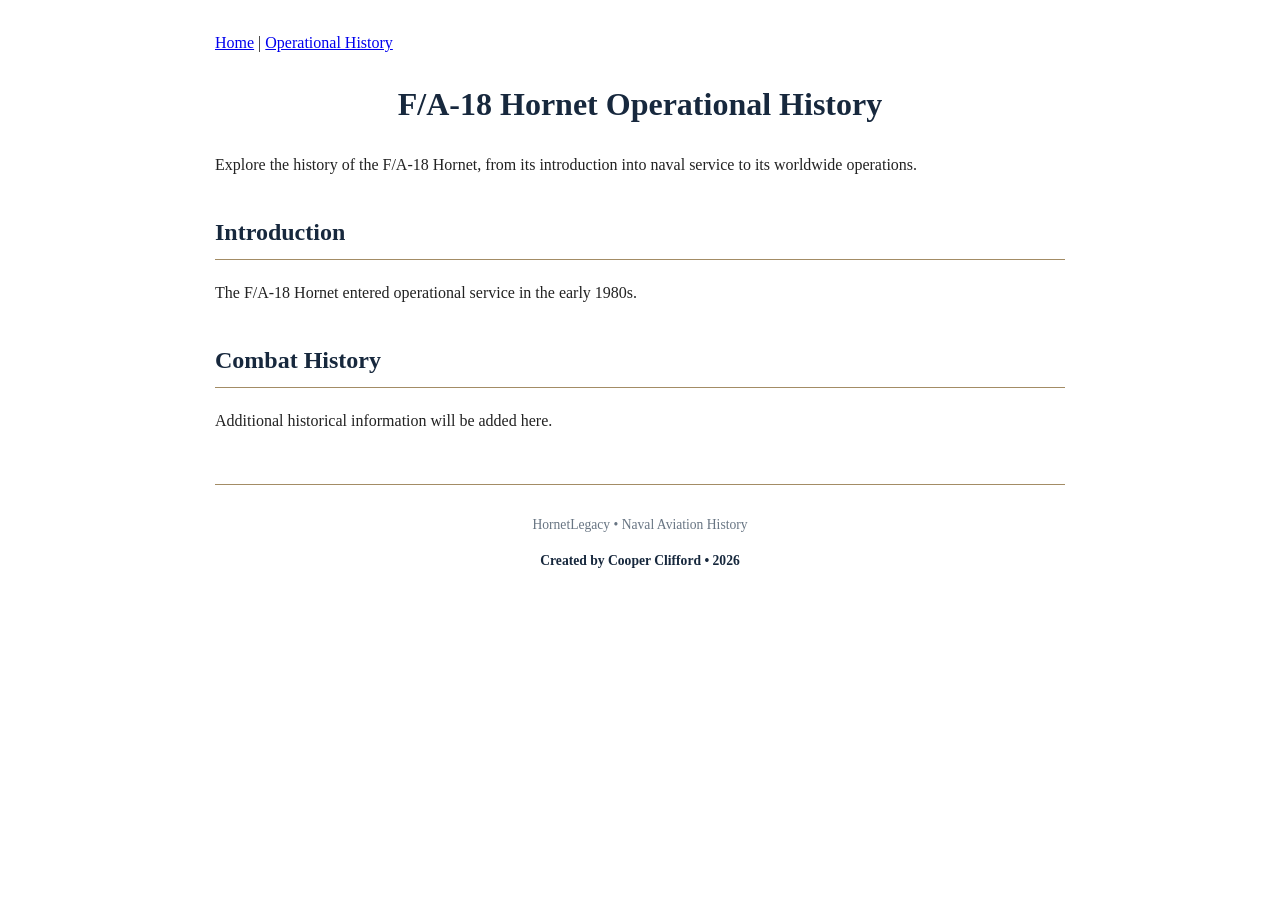
==== history.html @ c4c8d40b "History page" ====
<!DOCTYPE html>
<html lang="en">
<head>
  <meta charset="UTF-8">
  <meta name="viewport" content="width=device-width, initial-scale=1.0">

  <title>Operational History | HornetLegacy</title>

  <link rel="stylesheet" href="./style.css?v=2">
  <link rel="icon" type="image/png" href="./apple-touch-icon.png">
  <link rel="apple-touch-icon" href="./apple-touch-icon.png">

  <meta name="theme-color" content="#17283D">
</head>

<body>

  <nav>
    <a href="./index.html">Home</a> |
    <a href="./history.html">Operational History</a>
  </nav>

  <h1>F/A-18 Hornet Operational History</h1>

  <p>Explore the history of the F/A-18 Hornet, from its introduction into naval service to its worldwide operations.</p>

  <h2>Introduction</h2>
  <p>The F/A-18 Hornet entered operational service in the early 1980s.</p>

  <h2>Combat History</h2>
  <p>Additional historical information will be added here.</p>

  <footer class="page-footer">
    <p>HornetLegacy &bull; Naval Aviation History</p>
    <p class="author-credit">Created by Cooper Clifford &bull; 2026</p>
  </footer>

</body>
</html>
---- style.css ----
body {
  max-width: 850px;
  margin: 0 auto;
  padding: 30px 20px;
  font-family: Georgia, "Times New Roman", serif;
  background-color: #FFFFFF;
  color: #222;
  line-height: 1.65;
}

h1 {
  text-align: center;
  color: #17283D;
}

h2 {
  color: #17283D;
  margin-top: 35px;
  padding-bottom: 6px;
  border-bottom: 1px solid #A38C65;
}

h3 {
  color: #30445B;
  margin-bottom: 8px;
}

.split-section {
  display: flex;
  align-items: flex-start;
  gap: 25px;
  margin-bottom: 20px;
}

.split-section.image-right {
  flex-direction: row-reverse;
}

.split-section .photo-card {
  flex: 0 0 320px;
  margin: 0;
}

.split-text h3 {
  margin-top: 0;
}

.photo-card {
  width: 320px;
  background-color: #FFFFFF;
  border: 1px solid #D9D8D2;
  border-radius: 6px;
  overflow: hidden;
  box-shadow: 0 2px 6px rgba(0, 0, 0, 0.08);
}

.photo-card img {
  width: 100%;
  height: auto;
  display: block;
}

.photo-card figcaption {
  padding: 10px 12px;
  font-size: 0.88em;
  font-style: italic;
  color: #687583;
  line-height: 1.4;
  text-align: left;
  border-top: 1px solid #D9D8D2;
}

.resource-links {
  display: flex;
  flex-direction: column;
  gap: 12px;
  margin: 20px 0 35px;
}

.resource-links a {
  color: #17283D;
  text-decoration: none;
  font-weight: bold;
  border-left: 3px solid #A38C65;
  padding: 8px 12px;
}

.resource-links a:hover {
  color: #A38C65;
  text-decoration: underline;
}

.page-footer {
  margin-top: 50px;
  padding-top: 15px;
  border-top: 1px solid #A38C65;
  text-align: center;
  font-size: 0.85em;
  color: #687583;
}

.author-credit {
  margin-top: 4px;
  font-weight: bold;
  color: #17283D;
}

@media (max-width: 700px) {

  body {
    padding: 15px;
    font-size: 16px;
    line-height: 1.6;
  }

  h1 {
    font-size: 28px;
    line-height: 1.3;
    margin-bottom: 20px;
  }

  h2 {
    font-size: 23px;
    margin-top: 28px;
  }

  h3 {
    font-size: 19px;
  }

  .split-section,
  .split-section.image-right {
    flex-direction: column;
    gap: 15px;
  }

  .split-section .photo-card {
    flex: none;
    width: 100%;
    max-width: 400px;
    margin: 0 auto 15px;
    box-sizing: border-box;
  }

  .photo-card img {
    width: 100%;
    height: auto;
    display: block;
  }

  .split-text {
    width: 100%;
    min-width: 0;
  }

  .split-text p {
    margin-top: 10px;
    margin-bottom: 15px;
  }

  .page-footer {
    margin-top: 35px;
    font-size: 13px;
    padding: 15px 5px;
  }

}
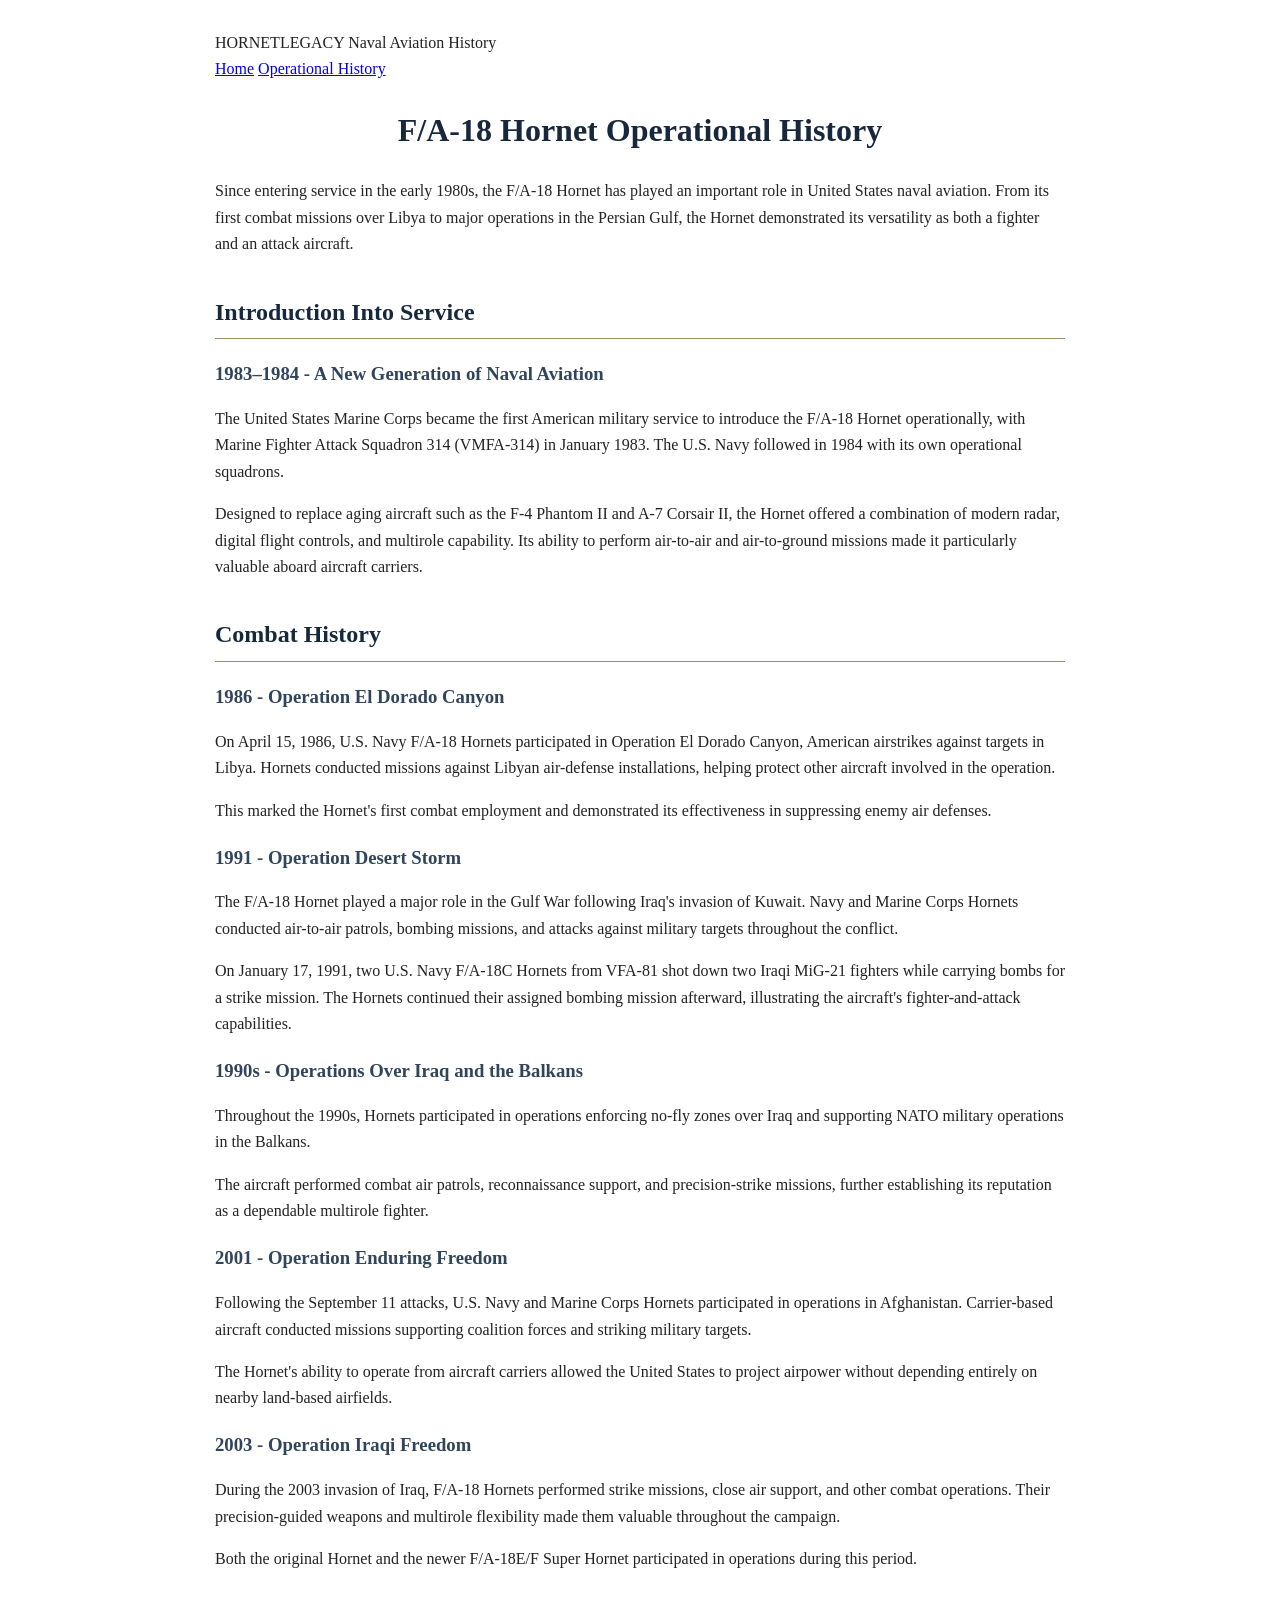
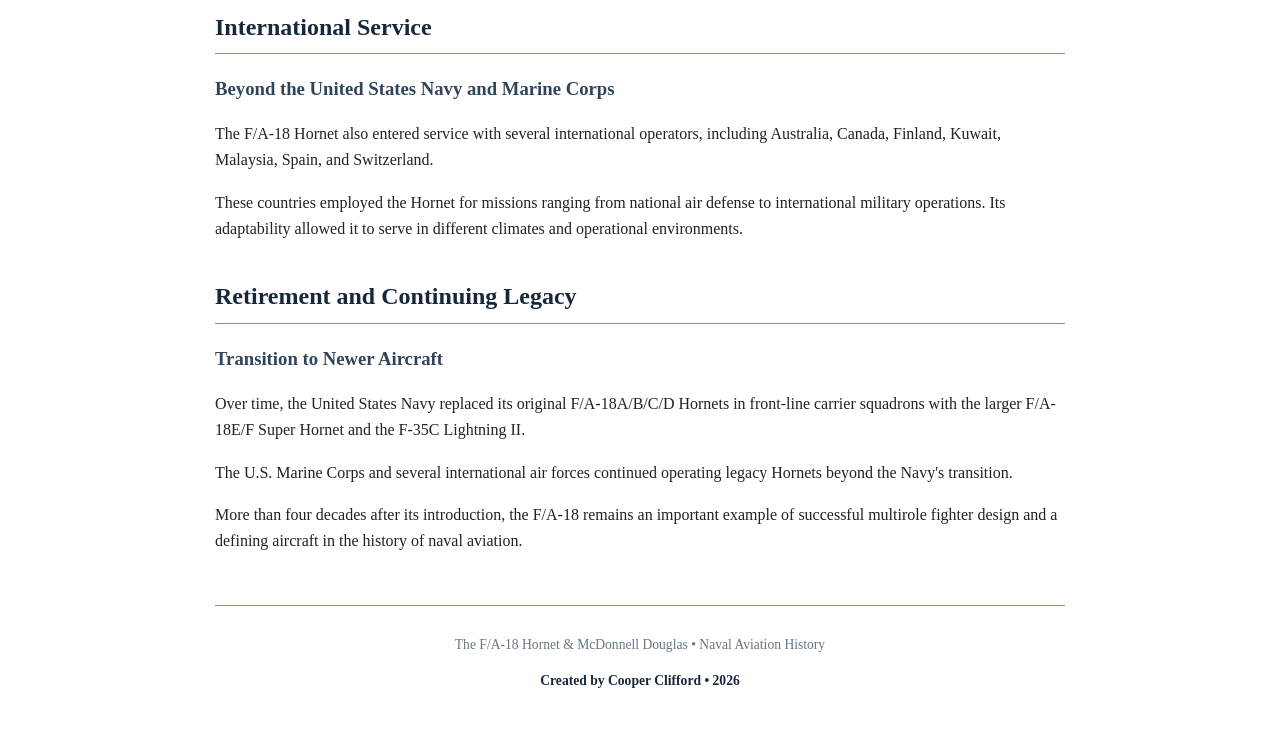
==== commit f878bda3: "Updated page" ====
--- a/history.html
+++ b/history.html
@@ -16,23 +16,81 @@
 
 <body>
 
-  <nav>
-    <a href="./index.html">Home</a> |
-    <a href="./history.html">Operational History</a>
-  </nav>
+  <header class="site-header">
+    <div class="site-brand">
+      <span class="site-brand-name">HORNET<span>LEGACY</span></span>
+      <span class="site-brand-subtitle">Naval Aviation History</span>
+    </div>
 
-  <h1>F/A-18 Hornet Operational History</h1>
+    <nav class="site-nav" aria-label="Main navigation">
+      <a href="./index.html">Home</a>
+      <a href="./history.html" class="active" aria-current="page">Operational History</a>
+    </nav>
+  </header>
 
-  <p>Explore the history of the F/A-18 Hornet, from its introduction into naval service to its worldwide operations.</p>
+  <main>
+    <h1>F/A-18 Hornet Operational History</h1>
 
-  <h2>Introduction</h2>
-  <p>The F/A-18 Hornet entered operational service in the early 1980s.</p>
+    <p>Since entering service in the early 1980s, the F/A-18 Hornet has played an important role in United States naval aviation. From its first combat missions over Libya to major operations in the Persian Gulf, the Hornet demonstrated its versatility as both a fighter and an attack aircraft.</p>
 
-  <h2>Combat History</h2>
-  <p>Additional historical information will be added here.</p>
+    <h2>Introduction Into Service</h2>
+    <h3>1983–1984 - A New Generation of Naval Aviation</h3>
+
+    <p>The United States Marine Corps became the first American military service to introduce the F/A-18 Hornet operationally, with Marine Fighter Attack Squadron 314 (VMFA-314) in January 1983. The U.S. Navy followed in 1984 with its own operational squadrons.</p>
+
+    <p>Designed to replace aging aircraft such as the F-4 Phantom II and A-7 Corsair II, the Hornet offered a combination of modern radar, digital flight controls, and multirole capability. Its ability to perform air-to-air and air-to-ground missions made it particularly valuable aboard aircraft carriers.</p>
+
+    <h2>Combat History</h2>
+
+    <h3>1986 - Operation El Dorado Canyon</h3>
+
+    <p>On April 15, 1986, U.S. Navy F/A-18 Hornets participated in Operation El Dorado Canyon, American airstrikes against targets in Libya. Hornets conducted missions against Libyan air-defense installations, helping protect other aircraft involved in the operation.</p>
+
+    <p>This marked the Hornet's first combat employment and demonstrated its effectiveness in suppressing enemy air defenses.</p>
+
+    <h3>1991 - Operation Desert Storm</h3>
+
+    <p>The F/A-18 Hornet played a major role in the Gulf War following Iraq's invasion of Kuwait. Navy and Marine Corps Hornets conducted air-to-air patrols, bombing missions, and attacks against military targets throughout the conflict.</p>
+
+    <p>On January 17, 1991, two U.S. Navy F/A-18C Hornets from VFA-81 shot down two Iraqi MiG-21 fighters while carrying bombs for a strike mission. The Hornets continued their assigned bombing mission afterward, illustrating the aircraft's fighter-and-attack capabilities.</p>
+
+    <h3>1990s - Operations Over Iraq and the Balkans</h3>
+
+    <p>Throughout the 1990s, Hornets participated in operations enforcing no-fly zones over Iraq and supporting NATO military operations in the Balkans.</p>
+
+    <p>The aircraft performed combat air patrols, reconnaissance support, and precision-strike missions, further establishing its reputation as a dependable multirole fighter.</p>
+
+    <h3>2001 - Operation Enduring Freedom</h3>
+
+    <p>Following the September 11 attacks, U.S. Navy and Marine Corps Hornets participated in operations in Afghanistan. Carrier-based aircraft conducted missions supporting coalition forces and striking military targets.</p>
+
+    <p>The Hornet's ability to operate from aircraft carriers allowed the United States to project airpower without depending entirely on nearby land-based airfields.</p>
+
+    <h3>2003 - Operation Iraqi Freedom</h3>
+
+    <p>During the 2003 invasion of Iraq, F/A-18 Hornets performed strike missions, close air support, and other combat operations. Their precision-guided weapons and multirole flexibility made them valuable throughout the campaign.</p>
+
+    <p>Both the original Hornet and the newer F/A-18E/F Super Hornet participated in operations during this period.</p>
+
+    <h2>International Service</h2>
+    <h3>Beyond the United States Navy and Marine Corps</h3>
+
+    <p>The F/A-18 Hornet also entered service with several international operators, including Australia, Canada, Finland, Kuwait, Malaysia, Spain, and Switzerland.</p>
+
+    <p>These countries employed the Hornet for missions ranging from national air defense to international military operations. Its adaptability allowed it to serve in different climates and operational environments.</p>
+
+    <h2>Retirement and Continuing Legacy</h2>
+    <h3>Transition to Newer Aircraft</h3>
+
+    <p>Over time, the United States Navy replaced its original F/A-18A/B/C/D Hornets in front-line carrier squadrons with the larger F/A-18E/F Super Hornet and the F-35C Lightning II.</p>
+
+    <p>The U.S. Marine Corps and several international air forces continued operating legacy Hornets beyond the Navy's transition.</p>
+
+    <p>More than four decades after its introduction, the F/A-18 remains an important example of successful multirole fighter design and a defining aircraft in the history of naval aviation.</p>
+  </main>
 
   <footer class="page-footer">
-    <p>HornetLegacy &bull; Naval Aviation History</p>
+    <p>The F/A-18 Hornet &amp; McDonnell Douglas &bull; Naval Aviation History</p>
     <p class="author-credit">Created by Cooper Clifford &bull; 2026</p>
   </footer>
 
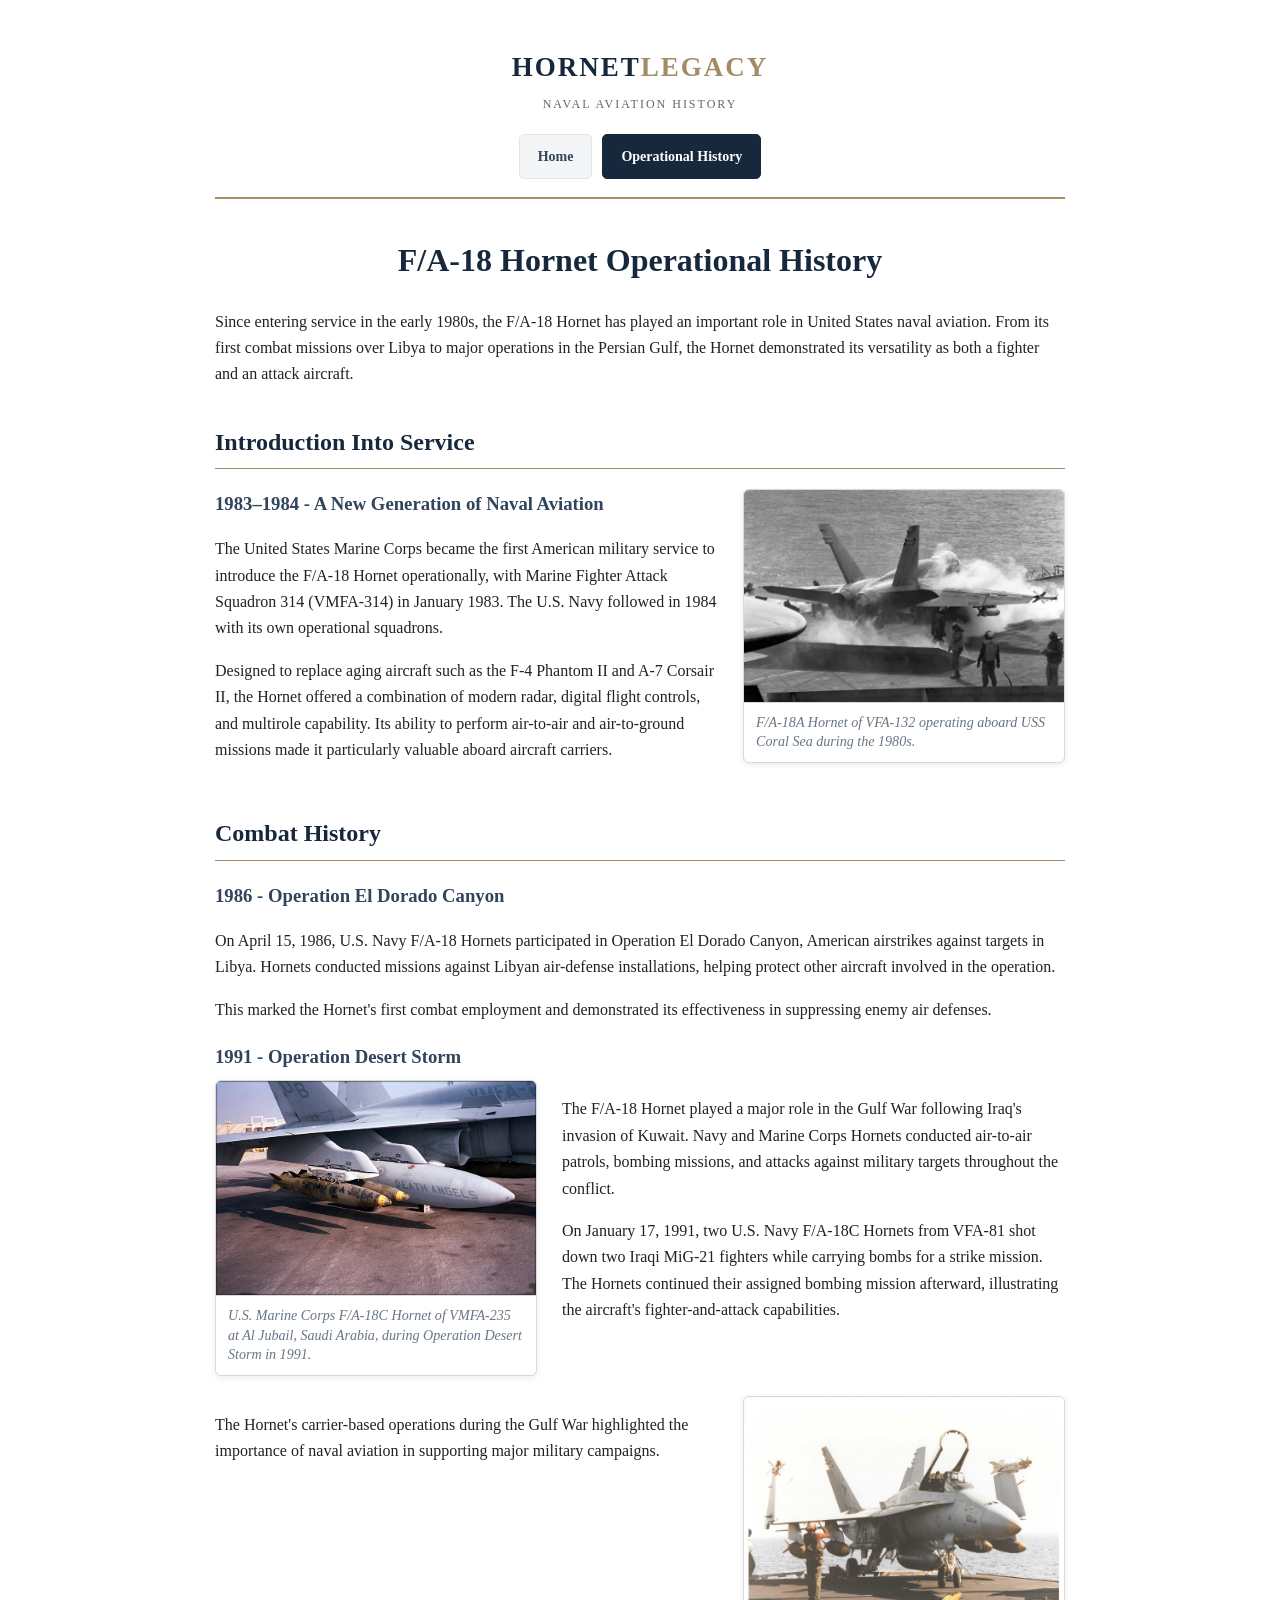
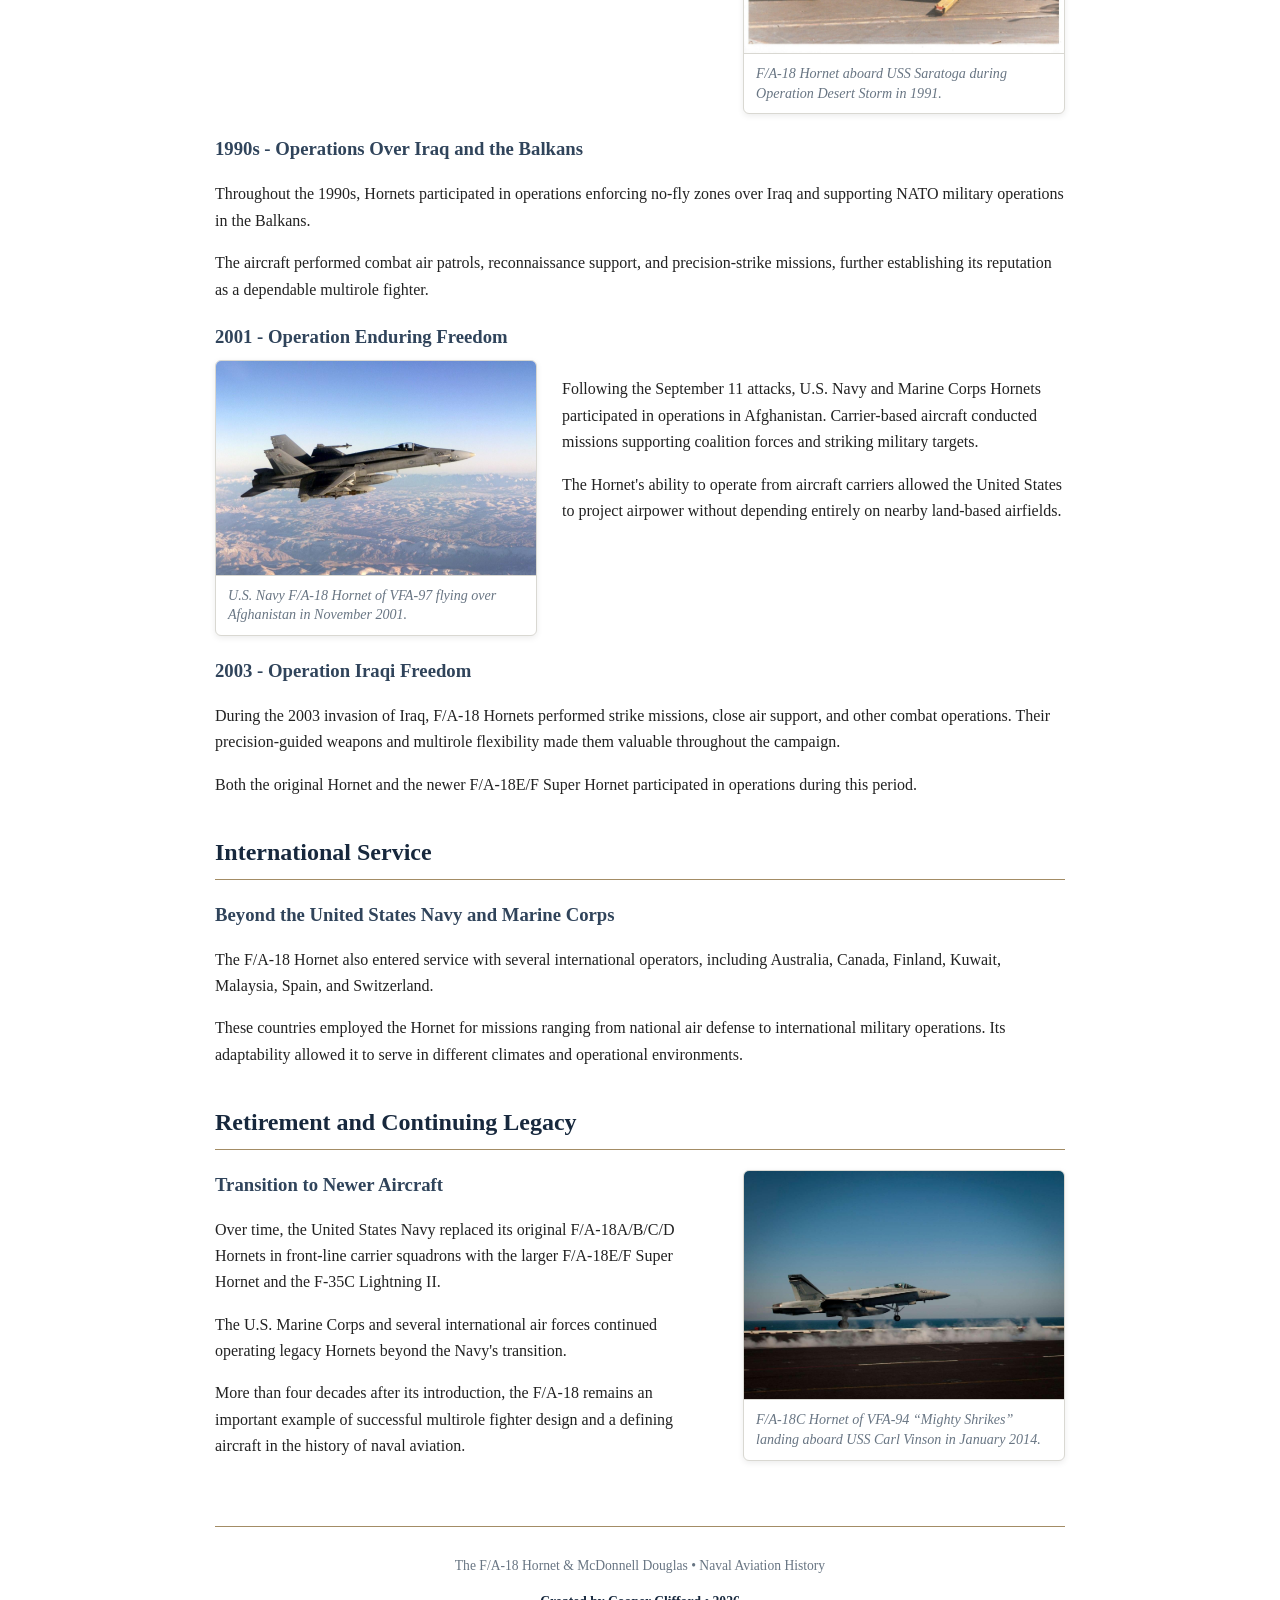
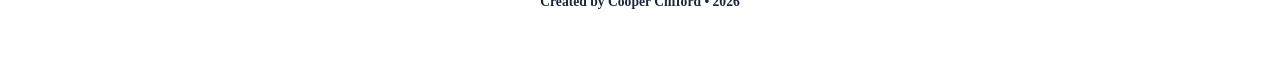
==== commit e94bd206: "Add historical F/A-18 photographs to operational history" ====
--- a/history.html
+++ b/history.html
@@ -34,11 +34,23 @@
     <p>Since entering service in the early 1980s, the F/A-18 Hornet has played an important role in United States naval aviation. From its first combat missions over Libya to major operations in the Persian Gulf, the Hornet demonstrated its versatility as both a fighter and an attack aircraft.</p>
 
     <h2>Introduction Into Service</h2>
-    <h3>1983–1984 - A New Generation of Naval Aviation</h3>
 
-    <p>The United States Marine Corps became the first American military service to introduce the F/A-18 Hornet operationally, with Marine Fighter Attack Squadron 314 (VMFA-314) in January 1983. The U.S. Navy followed in 1984 with its own operational squadrons.</p>
+    <div class="split-section image-right">
+      <figure class="photo-card">
+        <img src="images/hornet-1986.jpg"
+             alt="F/A-18A Hornet of VFA-132 aboard USS Coral Sea during the 1980s"
+             width="400" height="300">
+        <figcaption>F/A-18A Hornet of VFA-132 operating aboard USS Coral Sea during the 1980s.</figcaption>
+      </figure>
 
-    <p>Designed to replace aging aircraft such as the F-4 Phantom II and A-7 Corsair II, the Hornet offered a combination of modern radar, digital flight controls, and multirole capability. Its ability to perform air-to-air and air-to-ground missions made it particularly valuable aboard aircraft carriers.</p>
+      <div class="split-text">
+        <h3>1983–1984 - A New Generation of Naval Aviation</h3>
+
+        <p>The United States Marine Corps became the first American military service to introduce the F/A-18 Hornet operationally, with Marine Fighter Attack Squadron 314 (VMFA-314) in January 1983. The U.S. Navy followed in 1984 with its own operational squadrons.</p>
+
+        <p>Designed to replace aging aircraft such as the F-4 Phantom II and A-7 Corsair II, the Hornet offered a combination of modern radar, digital flight controls, and multirole capability. Its ability to perform air-to-air and air-to-ground missions made it particularly valuable aboard aircraft carriers.</p>
+      </div>
+    </div>
 
     <h2>Combat History</h2>
 
@@ -50,9 +62,33 @@
 
     <h3>1991 - Operation Desert Storm</h3>
 
-    <p>The F/A-18 Hornet played a major role in the Gulf War following Iraq's invasion of Kuwait. Navy and Marine Corps Hornets conducted air-to-air patrols, bombing missions, and attacks against military targets throughout the conflict.</p>
+    <div class="split-section">
+      <figure class="photo-card">
+        <img src="images/hornet-desert-storm.jpg"
+             alt="U.S. Marine Corps F/A-18C Hornet during Operation Desert Storm in 1991"
+             width="400" height="300">
+        <figcaption>U.S. Marine Corps F/A-18C Hornet of VMFA-235 at Al Jubail, Saudi Arabia, during Operation Desert Storm in 1991.</figcaption>
+      </figure>
 
-    <p>On January 17, 1991, two U.S. Navy F/A-18C Hornets from VFA-81 shot down two Iraqi MiG-21 fighters while carrying bombs for a strike mission. The Hornets continued their assigned bombing mission afterward, illustrating the aircraft's fighter-and-attack capabilities.</p>
+      <div class="split-text">
+        <p>The F/A-18 Hornet played a major role in the Gulf War following Iraq's invasion of Kuwait. Navy and Marine Corps Hornets conducted air-to-air patrols, bombing missions, and attacks against military targets throughout the conflict.</p>
+
+        <p>On January 17, 1991, two U.S. Navy F/A-18C Hornets from VFA-81 shot down two Iraqi MiG-21 fighters while carrying bombs for a strike mission. The Hornets continued their assigned bombing mission afterward, illustrating the aircraft's fighter-and-attack capabilities.</p>
+      </div>
+    </div>
+
+    <div class="split-section image-right">
+      <figure class="photo-card">
+        <img src="images/hornet-gulf-war.jpg"
+             alt="F/A-18 Hornet aboard USS Saratoga during Operation Desert Storm"
+             width="400" height="300">
+        <figcaption>F/A-18 Hornet aboard USS Saratoga during Operation Desert Storm in 1991.</figcaption>
+      </figure>
+
+      <div class="split-text">
+        <p>The Hornet's carrier-based operations during the Gulf War highlighted the importance of naval aviation in supporting major military campaigns.</p>
+      </div>
+    </div>
 
     <h3>1990s - Operations Over Iraq and the Balkans</h3>
 
@@ -62,9 +98,20 @@
 
     <h3>2001 - Operation Enduring Freedom</h3>
 
-    <p>Following the September 11 attacks, U.S. Navy and Marine Corps Hornets participated in operations in Afghanistan. Carrier-based aircraft conducted missions supporting coalition forces and striking military targets.</p>
+    <div class="split-section">
+      <figure class="photo-card">
+        <img src="images/hornet-afghanistan.jpg"
+             alt="U.S. Navy F/A-18 Hornet operating over Afghanistan in 2001"
+             width="400" height="300">
+        <figcaption>U.S. Navy F/A-18 Hornet of VFA-97 flying over Afghanistan in November 2001.</figcaption>
+      </figure>
 
-    <p>The Hornet's ability to operate from aircraft carriers allowed the United States to project airpower without depending entirely on nearby land-based airfields.</p>
+      <div class="split-text">
+        <p>Following the September 11 attacks, U.S. Navy and Marine Corps Hornets participated in operations in Afghanistan. Carrier-based aircraft conducted missions supporting coalition forces and striking military targets.</p>
+
+        <p>The Hornet's ability to operate from aircraft carriers allowed the United States to project airpower without depending entirely on nearby land-based airfields.</p>
+      </div>
+    </div>
 
     <h3>2003 - Operation Iraqi Freedom</h3>
 
@@ -80,13 +127,25 @@
     <p>These countries employed the Hornet for missions ranging from national air defense to international military operations. Its adaptability allowed it to serve in different climates and operational environments.</p>
 
     <h2>Retirement and Continuing Legacy</h2>
-    <h3>Transition to Newer Aircraft</h3>
 
-    <p>Over time, the United States Navy replaced its original F/A-18A/B/C/D Hornets in front-line carrier squadrons with the larger F/A-18E/F Super Hornet and the F-35C Lightning II.</p>
+    <div class="split-section image-right">
+      <figure class="photo-card">
+        <img src="images/hornet-later-service.jpg"
+             alt="F/A-18C Hornet of VFA-94 landing aboard USS Carl Vinson in 2014"
+             width="400" height="300">
+        <figcaption>F/A-18C Hornet of VFA-94 “Mighty Shrikes” landing aboard USS Carl Vinson in January 2014.</figcaption>
+      </figure>
 
-    <p>The U.S. Marine Corps and several international air forces continued operating legacy Hornets beyond the Navy's transition.</p>
+      <div class="split-text">
+        <h3>Transition to Newer Aircraft</h3>
 
-    <p>More than four decades after its introduction, the F/A-18 remains an important example of successful multirole fighter design and a defining aircraft in the history of naval aviation.</p>
+        <p>Over time, the United States Navy replaced its original F/A-18A/B/C/D Hornets in front-line carrier squadrons with the larger F/A-18E/F Super Hornet and the F-35C Lightning II.</p>
+
+        <p>The U.S. Marine Corps and several international air forces continued operating legacy Hornets beyond the Navy's transition.</p>
+
+        <p>More than four decades after its introduction, the F/A-18 remains an important example of successful multirole fighter design and a defining aircraft in the history of naval aviation.</p>
+      </div>
+    </div>
   </main>
 
   <footer class="page-footer">
--- a/style.css
+++ b/style.css
@@ -166,3 +166,84 @@
   }
 
 }
+
+/* HornetLegacy Navigation */
+
+.site-header {
+  border-bottom: 2px solid #A38C65;
+  padding: 15px 0 18px;
+  margin-bottom: 35px;
+}
+
+.site-brand {
+  display: flex;
+  flex-direction: column;
+  align-items: center;
+  margin-bottom: 20px;
+}
+
+.site-brand-name {
+  font-family: Georgia, "Times New Roman", serif;
+  font-size: 27px;
+  font-weight: bold;
+  letter-spacing: 2px;
+  color: #17283D;
+}
+
+.site-brand-name span {
+  color: #A38C65;
+}
+
+.site-brand-subtitle {
+  font-size: 12px;
+  letter-spacing: 2px;
+  text-transform: uppercase;
+  color: #666;
+  margin-top: 5px;
+}
+
+.site-nav {
+  display: flex;
+  justify-content: center;
+  flex-wrap: wrap;
+  gap: 10px;
+}
+
+.site-nav a {
+  display: inline-block;
+  padding: 10px 18px;
+  color: #30445B;
+  background: #f4f5f7;
+  border: 1px solid #e1e4e8;
+  border-radius: 5px;
+  text-decoration: none;
+  font-size: 14px;
+  font-weight: bold;
+  transition: background 0.2s, color 0.2s;
+}
+
+.site-nav a:hover {
+  background: #e8edf3;
+  color: #17283D;
+}
+
+.site-nav a.active {
+  background: #17283D;
+  color: white;
+  border-color: #17283D;
+}
+
+@media (max-width: 700px) {
+  .site-brand-name {
+    font-size: 23px;
+  }
+
+  .site-nav {
+    gap: 8px;
+  }
+
+  .site-nav a {
+    padding: 9px 12px;
+    font-size: 13px;
+  }
+}
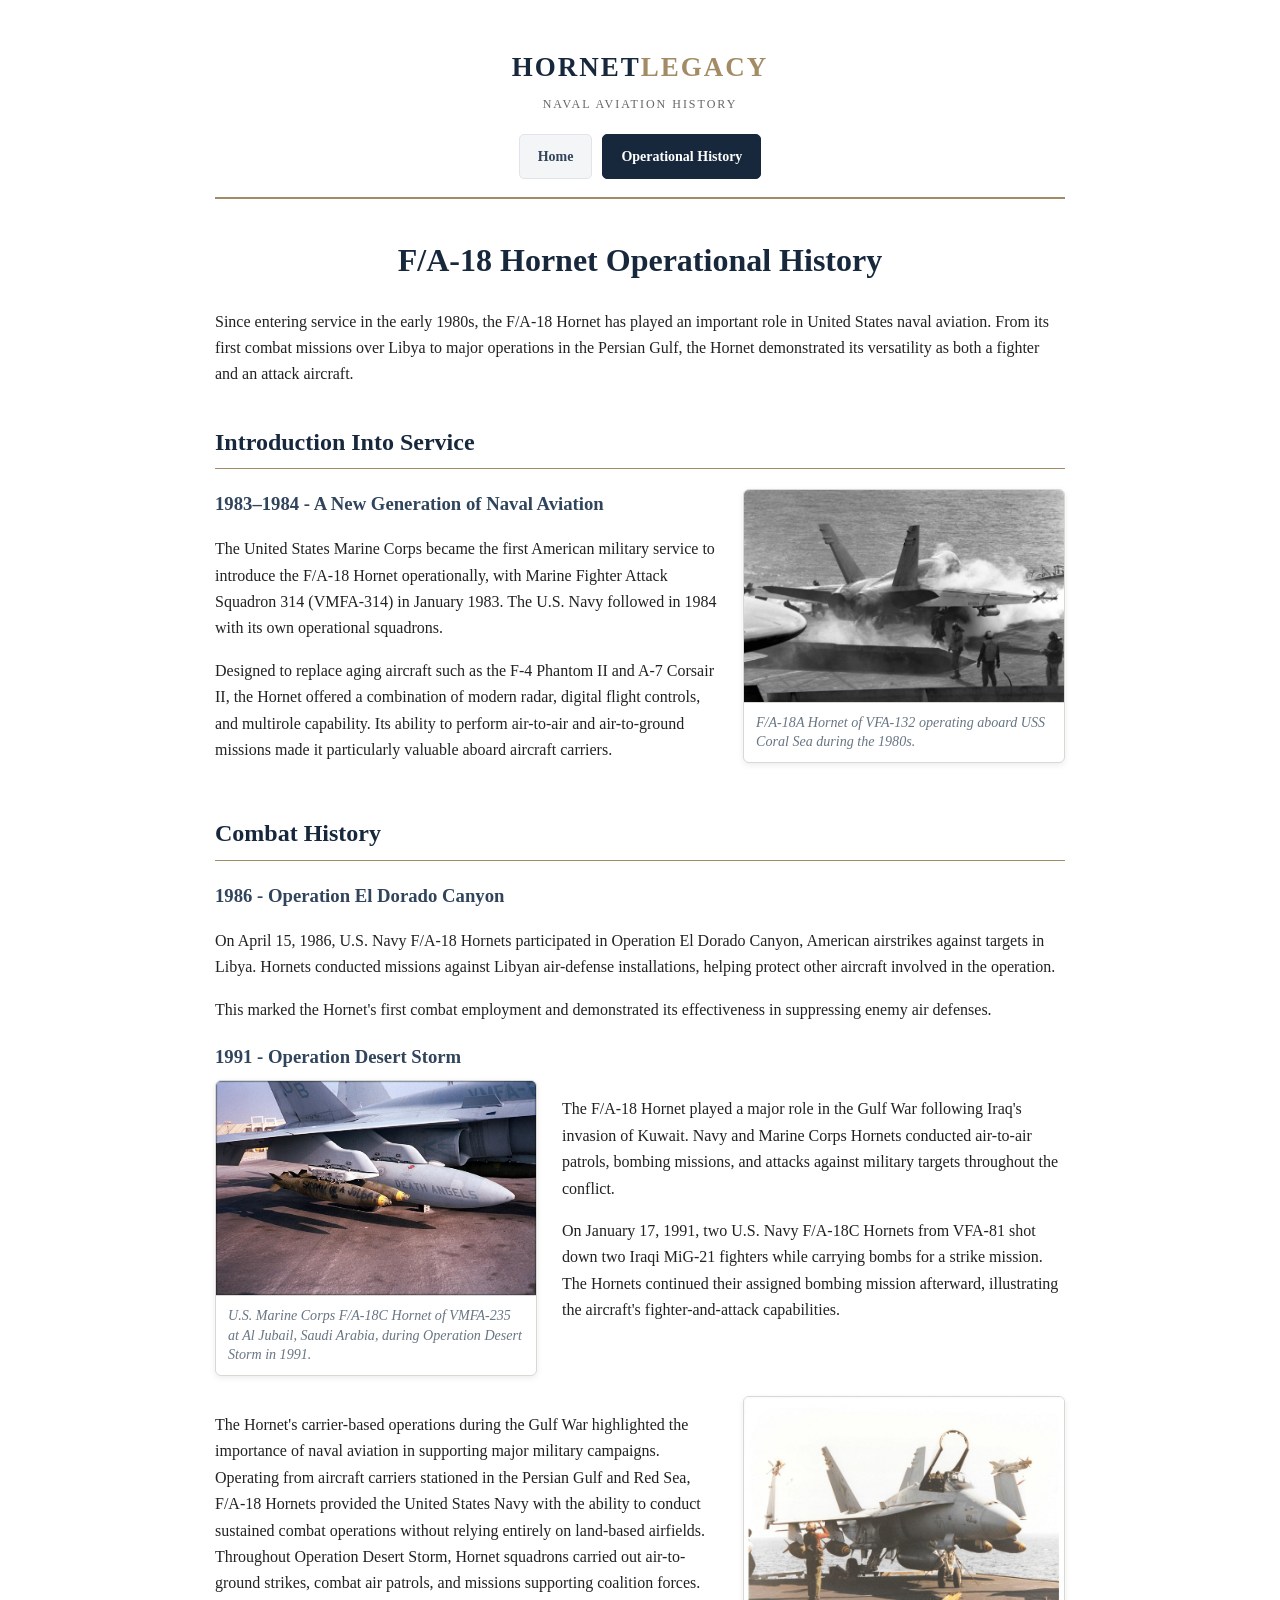
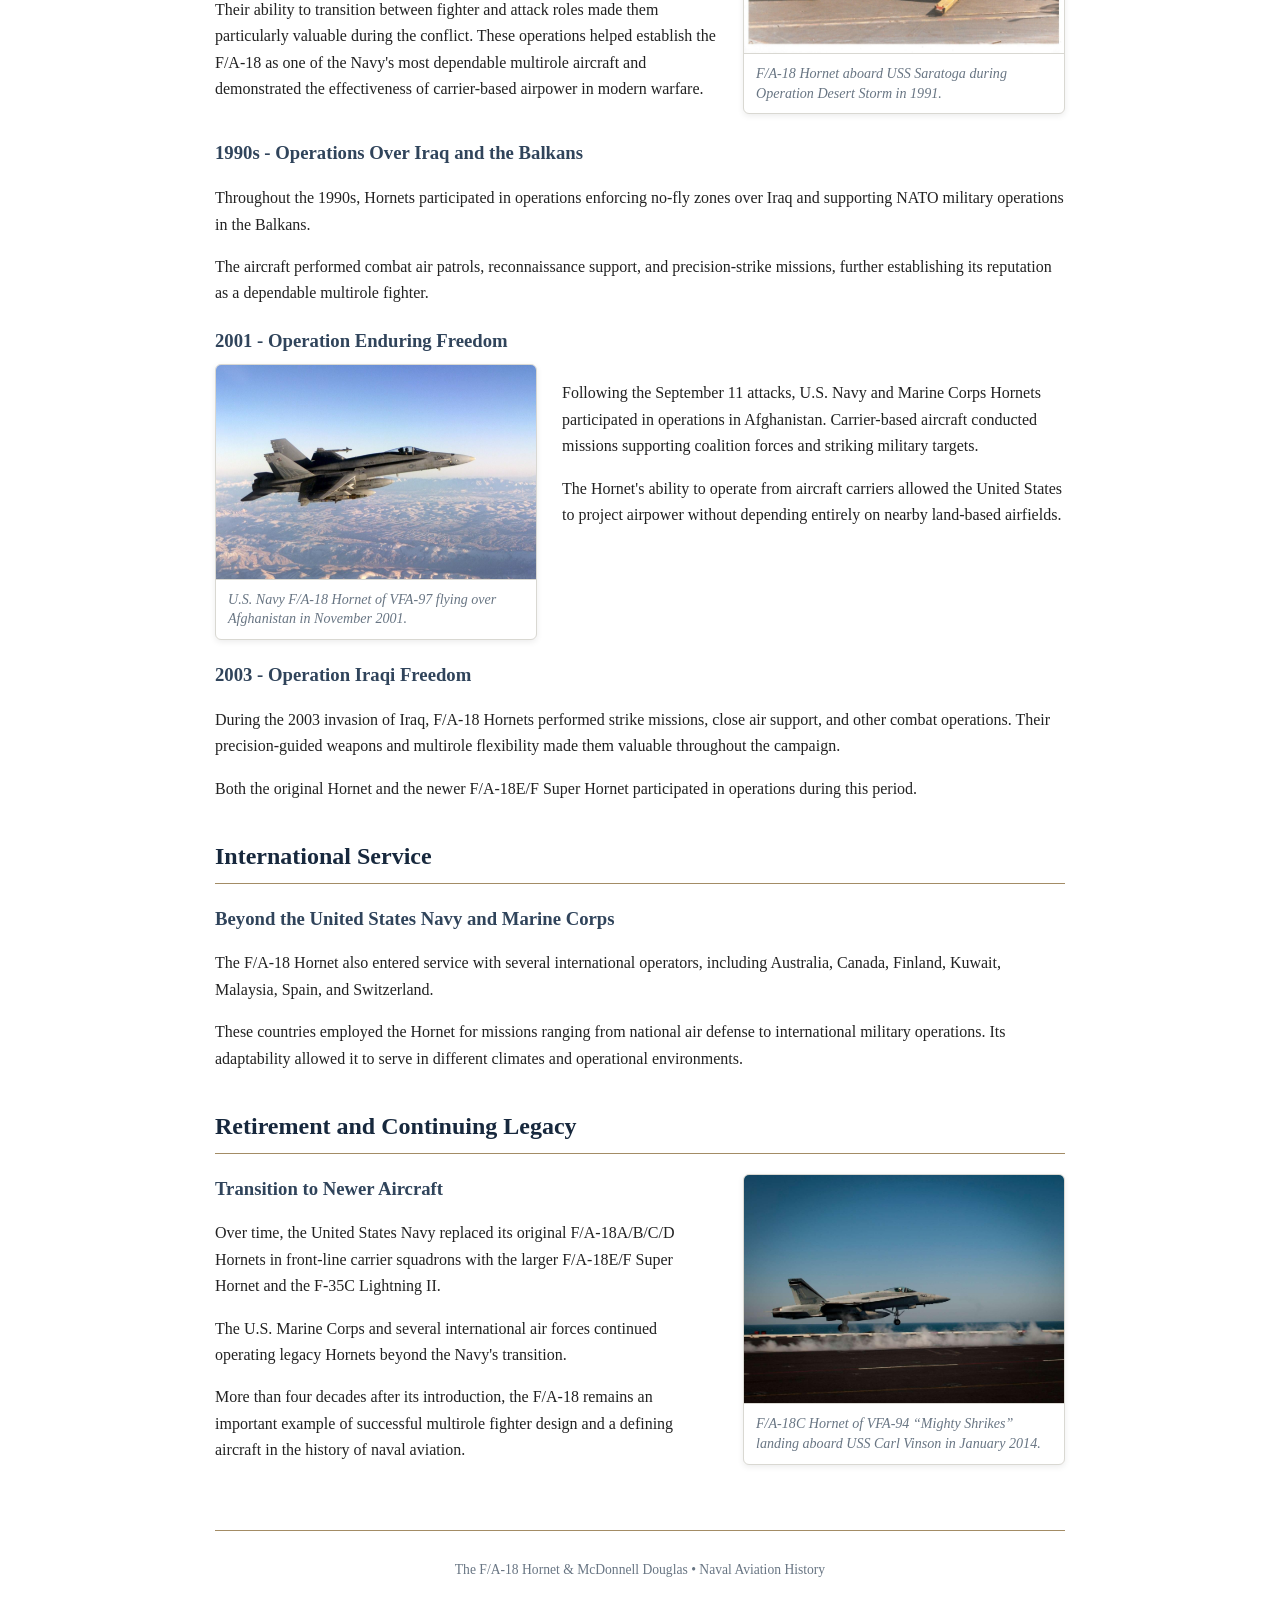
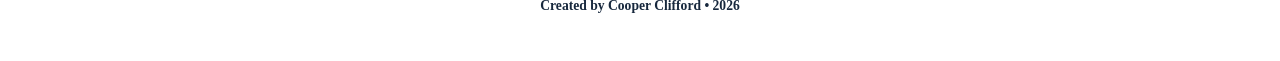
==== commit fc5b09fd: "Fixed orphan paragraph" ====
--- a/history.html
+++ b/history.html
@@ -86,7 +86,9 @@
       </figure>
 
       <div class="split-text">
-        <p>The Hornet's carrier-based operations during the Gulf War highlighted the importance of naval aviation in supporting major military campaigns.</p>
+        
+<p>The Hornet's carrier-based operations during the Gulf War highlighted the importance of naval aviation in supporting major military campaigns. Operating from aircraft carriers stationed in the Persian Gulf and Red Sea, F/A-18 Hornets provided the United States Navy with the ability to conduct sustained combat operations without relying entirely on land-based airfields. Throughout Operation Desert Storm, Hornet squadrons carried out air-to-ground strikes, combat air patrols, and missions supporting coalition forces. Their ability to transition between fighter and attack roles made them particularly valuable during the conflict. These operations helped establish the F/A-18 as one of the Navy's most dependable multirole aircraft and demonstrated the effectiveness of carrier-based airpower in modern warfare.</p>
+
       </div>
     </div>
 
